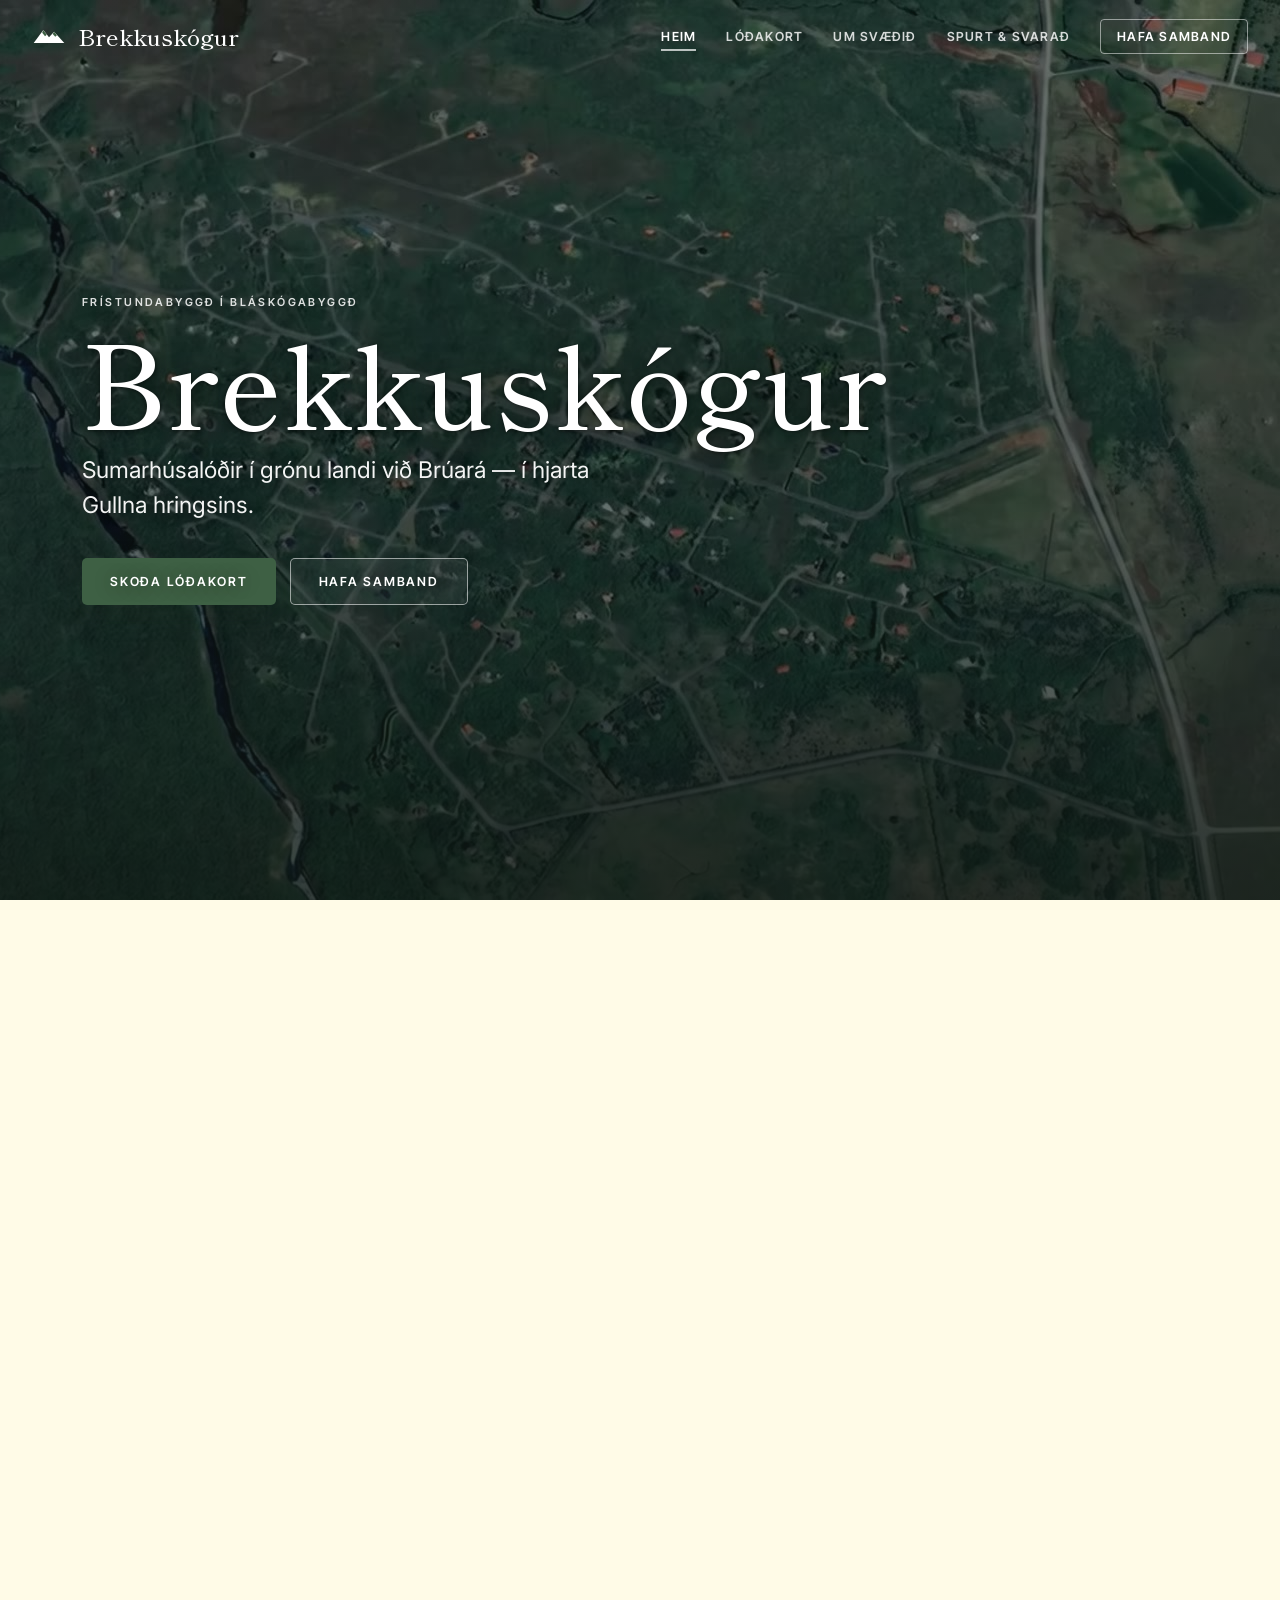
==== index.html @ 6e4e82b0 "Cleaner JH vinnuvélar section: feature layout with image Redesign the jarðvinna block as a clean ima" ====
<!doctype html>
<html lang="is">
<head>
<meta charset="utf-8">
<meta name="viewport" content="width=device-width, initial-scale=1">
<title>Brekkuskógur — Frístundabyggð í Bláskógabyggð</title>
<meta name="description" content="Brekkuskógur er frístundabyggð í Brekkuskógi í Bláskógabyggð — sumarhúsalóðir í grónu landi við Brúará, í hjarta Gullna hringsins. Skoðaðu lausar lóðir á gagnvirku korti.">
<link rel="preconnect" href="https://fonts.googleapis.com">
<link rel="preconnect" href="https://fonts.gstatic.com" crossorigin>
<link href="https://fonts.googleapis.com/css2?family=Shippori+Mincho:wght@400;500;600;700&family=Inter:wght@400;500;600&family=Inter+Tight:wght@500;600;700&display=swap" rel="stylesheet">
<link rel="stylesheet" href="styles.css?v=17">
</head>
<body class="scrollable site">

<!-- Header -->
<header class="topbar site-header" id="topbar">
  <a class="brand-inline" href="index.html">
    <svg class="mark" viewBox="0 0 120 70" fill="none" aria-hidden="true">
      <path d="M6 60 L40 14 L60 40 L78 20 L114 60 Z" fill="#fff"/>
      <path d="M40 14 L52 31 L46 36 L36 24 Z" fill="#3E6044"/>
      <path d="M78 20 L88 33 L82 38 L73 28 Z" fill="#3E6044"/>
    </svg>
    <span class="word">Brekkuskógur</span>
  </a>
  <nav class="nav-inline">
    <a href="index.html" class="active">Heim</a>
    <a href="kort.html">Lóðakort</a>
    <a href="um-svaedid.html">Um svæðið</a>
    <a href="spurt-og-svarad.html">Spurt &amp; svarað</a>
    <a href="#hafa-samband" class="nav-cta">Hafa samband</a>
  </nav>
  <button class="menu-btn nav-burger" id="menuOpen"><span class="bars"><span></span><span></span></span> Valmynd</button>
</header>

<!-- Hero -->
<section class="hero" style="--hero:url('assets/aerial1.jpg')">
  <video class="hero-video" autoplay muted playsinline preload="auto" poster="assets/hero_poster.jpg">
    <source src="assets/hero_video.mp4" type="video/mp4">
  </video>
  <div class="hero-inner reveal">
    <div class="eyebrow light">Frístundabyggð í Bláskógabyggð</div>
    <h1>Brekkuskógur</h1>
    <p class="hero-sub">Sumarhúsalóðir í grónu landi við Brúará — í hjarta Gullna hringsins.</p>
    <div class="hero-cta">
      <a class="btn btn-primary" href="kort.html">Skoða lóðakort</a>
      <a class="btn btn-ghost" href="#hafa-samband">Hafa samband</a>
    </div>
  </div>
</section>

<!-- Intro -->
<section class="section section-cream intro2" id="intro">
  <div class="wrap intro2-grid reveal">

    <!-- Framed landscape aerial: gallery mat + hairline + caption plate -->
    <figure class="intro2-figure">
      <span class="intro2-coord" aria-hidden="true">Suðurland · Ísland</span>
      <div class="intro2-mat">
        <img src="assets/aerial2.jpg" alt="Loftmynd af Brekkuskógi — frístundabyggð við ána Brúará" loading="lazy" decoding="async" width="2000" height="1116">
      </div>
      <figcaption class="intro2-plate">
        <span class="intro2-plate-loc">Bláskógabyggð · Biskupstungur</span>
        <span class="intro2-plate-meta">Landmæld lóðamörk</span>
      </figcaption>
    </figure>

    <!-- Editorial content -->
    <div class="intro2-text">
      <div class="eyebrow">Um Brekkuskóg</div>
      <h2 class="intro2-h">Lóðir í einstöku umhverfi</h2>
      <span class="intro2-rule" aria-hidden="true"></span>

      <p class="intro2-lead"><span class="intro2-initial" aria-hidden="true">B</span>rekkuskógur er frístundabyggð í <strong>Bláskógabyggð</strong> (Biskupstungum), umvafin skógrækt og náttúru við ána Brúará. Hér eru rúmgóðar sumarhúsalóðir í grónu, skjólsælu landi.</p>
      <p class="intro2-p">Stutt er í helstu náttúruperlur Suðurlands og alla þjónustu, enda liggur Gullni hringurinn við túnfótinn. Lóðamörkin eru afmörkuð með landmældum hnitum og hægt er að skoða hverja lóð á gagnvirku gervihnattakorti.</p>

      <ul class="intro2-tags" aria-label="Í nágrenninu">
        <li>Brúará</li>
        <li>Geysir</li>
        <li>Gullfoss</li>
        <li class="intro2-tag-soft">~100 km frá Reykjavík</li>
      </ul>
    </div>

  </div>
</section>

<!-- Stats -->
<section class="section section-green" id="stats">
  <div class="wrap">
    <div class="stat2-grid reveal">

      <div class="stat2-item" style="--stat2-delay:0ms">
        <span class="stat2-index">01</span>
        <span class="stat2-figure">
          <span class="stat2-num" data-stat-to="23" data-stat-type="int">23</span>
        </span>
        <span class="stat2-rule" aria-hidden="true"></span>
        <span class="stat2-lbl">Lausar lóðir</span>
      </div>

      <div class="stat2-item" style="--stat2-delay:140ms">
        <span class="stat2-index">02</span>
        <span class="stat2-figure">
          <span class="stat2-num" data-stat-to="5000" data-stat-type="area" data-stat-prefix="~">~5.000</span><span class="stat2-unit" aria-hidden="true">m²</span>
        </span>
        <span class="stat2-rule" aria-hidden="true"></span>
        <span class="stat2-lbl">Flestar lóðir · ½ ha</span>
      </div>

      <div class="stat2-item" style="--stat2-delay:280ms">
        <span class="stat2-index">03</span>
        <span class="stat2-figure">
          <span class="stat2-num" data-stat-to="28" data-stat-type="int">28</span>
        </span>
        <span class="stat2-rule" aria-hidden="true"></span>
        <span class="stat2-lbl">Ráðstafaðar lóðir</span>
      </div>

    </div>

    <div class="keyfeat reveal">
      <article class="kf"><h3>Rúmgóðar lóðir</h3><p>Flestar ½ ha (~5.000 m²) · leigulóðir til 25 ára, opið fyrir sölu.</p></article>
      <article class="kf"><h3>Lokað svæði</h3><p>Aksturshlið — aðgangur eigenda og leigutaka.</p></article>
      <article class="kf"><h3>Klæddir vegir</h3><p>Allir stofnvegir klæddir olíumöl.</p></article>
      <article class="kf"><h3>Fullar veitur</h3><p>Rafmagn, heitt og kalt vatn um allt hverfið.</p></article>
      <article class="kf"><h3>Náttúra</h3><p>Stutt í Brúarárfoss, Brúarárskörð o.fl.</p></article>
    </div>
  </div>
</section>

<!-- Map feature -->
<section class="section section-cream">
  <div class="wrap feature reveal">
    <div class="feature-media">
      <img src="assets/kindur.jpg" alt="Íslensk hross á beit í grónum dal nærri Brekkuskógi" loading="lazy" decoding="async" width="1920" height="1280">
    </div>
    <div class="feature-body">
      <div class="eyebrow">Lóðakort</div>
      <h2>Skoðaðu lausar lóðir á korti</h2>
      <p>Gagnvirkt þrívítt gervihnattakort sýnir allar lóðir á réttum, landmældum stað. Litir tákna stöðu hverrar lóðar. <a class="inline-link" href="kort.html">Opnaðu lóðakortið</a> til að sjá stærð, stöðu og fasteignanúmer.</p>
      <ul class="dot-list">
        <li><span class="dot" style="background:var(--til_solu)"></span> Laus</li>
        <li><span class="dot" style="background:var(--seld)"></span> Ráðstafað</li>
        <li><span class="dot" style="background:var(--sidari)"></span> Síðari áfangi</li>
      </ul>
      <a class="btn btn-primary" href="kort.html">Opna lóðakort</a>
    </div>
  </div>
</section>

<!-- Lot -> house showcase -->
<section class="section section-green" id="moguleikar">
  <div class="wrap reveal">
    <div class="video-showcase">
      <video autoplay loop muted playsinline preload="auto" poster="assets/moguleikar_poster.jpg">
        <source src="assets/moguleikar.mp4" type="video/mp4">
      </video>
    </div>
    <div class="section-head center" style="margin-top:40px">
      <div class="eyebrow light">Brekkuskógur í mynd</div>
      <h2>Sjáðu fyrir þér möguleikana</h2>
    </div>
  </div>
</section>

<!-- Location / attractions -->
<section class="section section-cream2" id="svaedi">
  <div class="wrap reveal">
    <div class="section-head center">
      <div class="eyebrow">Staðsetning</div>
      <h2>Í alfaraleið um Suðurland</h2>
      <p class="section-lead">Brekkuskógur liggur miðsvæðis á Gullna hringnum. Stutt er í náttúruperlur, sundlaugar, golf og alla þjónustu.</p>
    </div>
  </div>
  <div class="wrap reveal">
    <div class="places-grid">
        <article class="place-card">
          <div class="pc-photo pc-video">
            <video autoplay loop muted playsinline preload="auto" poster="assets/nagrenni/bruarfoss_poster.jpg">
              <source src="assets/nagrenni/bruarfoss.mp4" type="video/mp4">
            </video>
          </div>
          <div class="pc-body"><div class="pc-km">~3 km frá Brekkuskógi</div><h3>Brúarfoss</h3>
          <p>Túrkisblár foss í Brúará, þekktur fyrir einstakan lit. Falleg gönguleið rétt við byggðina.</p></div>
        </article>
        <article class="place-card">
          <div class="pc-photo pc-video">
            <video autoplay loop muted playsinline preload="auto" poster="assets/nagrenni/geysir_poster.jpg">
              <source src="assets/nagrenni/geysir.mp4" type="video/mp4">
            </video>
          </div>
          <div class="pc-body"><div class="pc-km">~15 km frá Brekkuskógi</div><h3>Geysir</h3>
          <p>Hverasvæðið í Haukadal þar sem Strokkur gýs á nokkurra mínútna fresti.</p></div>
        </article>
        <article class="place-card">
          <div class="pc-photo pc-video">
            <video autoplay loop muted playsinline preload="auto" poster="assets/nagrenni/laugarvatn_poster.jpg">
              <source src="assets/nagrenni/laugarvatn.mp4" type="video/mp4">
            </video>
          </div>
          <div class="pc-body"><div class="pc-km">~20 km frá Brekkuskógi</div><h3>Laugarvatn</h3>
          <p>Vatn og þorp með gufuböðum (Fontana), sundi og þjónustu.</p></div>
        </article>
        <article class="place-card">
          <div class="pc-photo pc-video">
            <video autoplay loop muted playsinline preload="auto" poster="assets/nagrenni/gullfoss_poster.jpg">
              <source src="assets/nagrenni/gullfoss.mp4" type="video/mp4">
            </video>
          </div>
          <div class="pc-body"><div class="pc-km">~25 km frá Brekkuskógi</div><h3>Gullfoss</h3>
          <p>Einn tilkomumesti foss landsins í Hvítá.</p></div>
        </article>
    </div>
    <p class="fineprint center">Vegalengdir eru u.þ.b. og miðast við akstur frá svæðinu. Myndir: Wikimedia Commons (CC&nbsp;BY/BY-SA).</p>
  </div>
</section>

<!-- Contact form -->
<section class="cta-band cta-light" id="hafa-samband">
  <div class="wrap cta-inner reveal">
    <div class="eyebrow">Hafa samband</div>
    <h2>Áhugasöm um lóð í Brekkuskógi?</h2>
    <p>Fylltu út formið og við svörum fyrirspurnum um lausar lóðir, verð og skilmála.</p>
    <form class="contact-form" id="contactForm" data-to="netfang@brekkuheidi.is">
      <div class="cf-row">
        <label>Nafn<input type="text" name="nafn" autocomplete="name" required></label>
        <label>Netfang<input type="email" name="netfang" autocomplete="email" required></label>
      </div>
      <div class="cf-row">
        <label>Sími<input type="tel" name="simi" autocomplete="tel"></label>
        <label>Lóð / áhugasvið<input type="text" name="lod" placeholder="t.d. Reykjavegur 12"></label>
      </div>
      <label>Skilaboð<textarea name="skilabod" rows="5" required></textarea></label>
      <button type="submit" class="btn btn-primary">Senda fyrirspurn</button>
      <p class="cf-note" id="cfNote"></p>
    </form>
  </div>
</section>

<!-- Footer -->
<footer class="site-footer">
  <div class="wrap footer-grid">
    <div class="footer-brand">
      <span class="word">Brekkuskógur</span>
      <span class="sub">FRÍSTUNDABYGGÐ</span>
      <p>Frístundabyggð í Brekkuskógi,<br>Bláskógabyggð (Biskupstungum).</p>
    </div>
    <nav class="footer-nav">
      <div class="fn-h">Vefur</div>
      <a href="index.html">Heim</a>
      <a href="kort.html">Lóðakort</a>
      <a href="um-svaedid.html">Um svæðið</a>
      <a href="spurt-og-svarad.html">Spurt &amp; svarað</a>
      <a href="#hafa-samband">Hafa samband</a>
    </nav>
    <div class="footer-contact">
      <div class="fn-h">Hafa samband</div>
      <a href="mailto:netfang@brekkuheidi.is">netfang@brekkuheidi.is</a>
      <a href="tel:+3540000000">000 0000</a>
      <span class="muted">Brekkuskógur, Bláskógabyggð</span>
    </div>
  </div>
  <div class="footer-base wrap">
    <span>© <span class="js-year">2026</span> Brekkuskógur frístundabyggð</span>
    <span class="muted">Gögn: Skipulagsstofnun / Loftmyndir · Esri</span>
  </div>
</footer>

<!-- Mobile side menu -->
<div class="scrim" id="scrim"></div>
<nav class="side-menu" id="menu">
  <div class="mhead">
    <span class="word">Brekkuskógur</span>
    <button class="mclose" id="menuClose" aria-label="Loka">✕</button>
  </div>
  <nav>
    <a href="index.html">Heim</a>
    <a href="kort.html">Lóðakort</a>
    <a href="um-svaedid.html">Um svæðið</a>
    <a href="spurt-og-svarad.html">Spurt &amp; svarað</a>
    <a href="#hafa-samband">Hafa samband</a>
  </nav>
  <div class="mfoot">Brekkuskógur · Frístundabyggð<br>Bláskógabyggð</div>
</nav>

<script src="site.js?v=17"></script>
</body>
</html>
---- styles.css ----
/* ===== Brekkuskógur – lóðavefur (klónn af Vesturhlíð kort) ===== */
:root{
  --green:#3E6044;
  --green-deep:#33503a;
  --green-darker:#2b4431;
  --cream:#FFFBE7;
  --cream2:#FFFAF0;
  --cream3:#F4EEE2;
  --ink:#2a2a2a;
  --line:rgba(42,42,42,.14);

  --til_solu:#7FFF00;
  --fratekin:#0fe3ff;
  --seld:#FF383C;
  --sidari:#B6B6B6;

  --serif:"Shippori Mincho", Georgia, "Times New Roman", serif;
  --sans:"Inter","Inter Tight",-apple-system,BlinkMacSystemFont,"Segoe UI",Helvetica,Arial,sans-serif;
  --eyebrow:"Inter Tight","Inter",sans-serif;

  --topbar-h:64px;
}

*,*::before,*::after{box-sizing:border-box}
html,body{margin:0;height:100%}
body{
  font-family:var(--sans);
  color:var(--ink);
  background:var(--green);
  -webkit-font-smoothing:antialiased;
  text-rendering:optimizeLegibility;
  overflow:hidden;
}
body.scrollable{overflow:auto}
a{color:inherit;text-decoration:none}
button{font-family:inherit;cursor:pointer;border:0;background:none;color:inherit}

/* ---------- Top bar ---------- */
.topbar{
  position:fixed;inset:0 0 auto 0;height:var(--topbar-h);z-index:60;
  display:flex;align-items:center;justify-content:space-between;
  padding:0 26px;
  color:#fff;
  background:linear-gradient(180deg, rgba(20,34,24,.55), rgba(20,34,24,0));
  pointer-events:none;
}
.topbar > *{pointer-events:auto}
.menu-btn,.contact-link{
  font-family:var(--eyebrow);
  font-size:12.5px;letter-spacing:.16em;font-weight:500;
  text-transform:uppercase;
  display:flex;align-items:center;gap:11px;
  opacity:.95;transition:opacity .2s;
}
.menu-btn:hover,.contact-link:hover{opacity:.7}
.menu-btn .bars{display:inline-flex;flex-direction:column;gap:4px}
.menu-btn .bars span{width:22px;height:1.5px;background:#fff;display:block}

.brand{
  position:absolute;left:50%;top:10px;transform:translateX(-50%);
  display:flex;flex-direction:column;align-items:center;color:#fff;
}
.brand .mark{width:46px;height:auto;margin-bottom:2px}
.brand .word{font-family:var(--serif);font-size:26px;font-weight:500;line-height:1;letter-spacing:.01em}
.brand .sub{font-family:var(--eyebrow);font-size:8.5px;letter-spacing:.34em;font-weight:500;margin-top:4px;opacity:.92}

/* ---------- Map ---------- */
.map-viewport{
  position:fixed;inset:0;z-index:1;
  overflow:hidden;
  background:#26331f;
  perspective:1700px;
  perspective-origin:50% 32%;
  cursor:grab;
}
.map-viewport.dragging{cursor:grabbing}
.map-viewport canvas{display:block;outline:none}
.maplibregl-ctrl-attrib{font-size:10px}
.align-readout{
  position:fixed;left:50%;top:78px;transform:translateX(-50%);z-index:62;display:none;
  background:rgba(20,30,20,.86);color:#fff;padding:10px 16px;border-radius:8px;
  font-family:var(--sans);font-size:12px;line-height:1.7;text-align:center;
  box-shadow:0 8px 24px rgba(0,0,0,.4);
}
.align-readout.on{display:block}
.align-readout b{font-family:var(--eyebrow);letter-spacing:.12em;color:var(--til_solu)}
.street-label3d{
  font-family:var(--eyebrow);
  color:#fff;font-weight:600;font-size:13px;letter-spacing:.14em;
  text-transform:uppercase;white-space:nowrap;
  text-shadow:0 1px 5px rgba(0,0,0,.8), 0 0 2px rgba(0,0,0,.6);
  pointer-events:none;user-select:none;
}

/* ---------- Map controls (bottom-left) ---------- */
.map-controls{
  position:fixed;left:20px;bottom:26px;z-index:55;
  display:flex;flex-direction:column;gap:12px;
}
.ctl-group{display:flex;flex-direction:column;background:var(--cream);border-radius:7px;overflow:hidden;box-shadow:0 6px 22px rgba(0,0,0,.28)}
.ctl{
  width:40px;height:40px;display:flex;align-items:center;justify-content:center;
  color:var(--green-deep);
}
.ctl + .ctl{border-top:1px solid var(--line)}
.ctl:hover{background:var(--cream3)}
.ctl svg{width:18px;height:18px}

/* Street-name labels (HTML markers on the map) */
.street-label{font-family:var(--eyebrow);font-size:12px;font-weight:600;letter-spacing:.14em;
  text-transform:uppercase;color:#fff;white-space:nowrap;pointer-events:none;user-select:none;
  text-shadow:0 1px 2px rgba(8,14,8,.95),0 0 7px rgba(8,14,8,.85);transition:opacity .5s ease}
@media (max-width:768px){.street-label{font-size:10.5px;letter-spacing:.1em}}

/* ---------- Legend toggle (bottom-center) ---------- */
.legend-toggle{
  position:fixed;left:50%;bottom:26px;transform:translateX(-50%);z-index:55;
  display:flex;align-items:stretch;background:var(--cream);
  border-radius:8px;overflow:hidden;box-shadow:0 8px 26px rgba(0,0,0,.3);
}
.legend-toggle .i{
  width:44px;display:flex;align-items:center;justify-content:center;
  font-family:var(--serif);font-style:italic;font-size:19px;color:var(--green);
  border-right:1px solid var(--line);
}
.legend-toggle .lt-label{
  display:flex;align-items:center;gap:34px;padding:0 18px;height:50px;
  font-family:var(--eyebrow);font-size:12px;letter-spacing:.16em;font-weight:600;
  text-transform:uppercase;color:var(--green-deep);
}
.legend-toggle .chev{transition:transform .25s;font-size:13px;opacity:.8}
.legend-toggle.open .chev{transform:rotate(90deg)}

/* ---------- Bottom-right dock (compass + always-open legend) ---------- */
.br-dock{
  position:fixed;right:22px;bottom:24px;z-index:55;
  display:flex;flex-direction:column;align-items:flex-end;gap:12px;
}
/* ---------- Legend / litamerkingar panel (always open) ---------- */
.legend-panel{
  width:216px;max-width:calc(100vw - 36px);
  background:var(--cream);border-radius:12px;padding:13px 16px 9px;
  box-shadow:0 16px 44px rgba(0,0,0,.34);
}
.legend-panel h3{
  font-family:var(--eyebrow);font-size:10px;letter-spacing:.2em;text-transform:uppercase;
  margin:0 0 8px;color:var(--green-deep);font-weight:600;
}
.legend-row{
  display:flex;align-items:center;gap:11px;padding:7px 0;cursor:pointer;
  border-top:1px solid var(--line);user-select:none;
}
.legend-row:first-of-type{border-top:0}
.legend-row .sw{width:16px;height:16px;border-radius:4px;flex:none;box-shadow:inset 0 0 0 1px rgba(0,0,0,.18)}
.legend-row .nm{font-family:var(--serif);font-size:15px;flex:1}
.legend-row .ct{font-family:var(--sans);font-size:12px;opacity:.55;font-variant-numeric:tabular-nums}
.legend-row.off{opacity:.4}
.legend-note{font-size:11px;opacity:.5;margin-top:12px;line-height:1.5}

/* ---------- Info drawer ---------- */
.info-drawer{
  position:fixed;top:0;right:0;height:100%;width:380px;max-width:92vw;z-index:70;
  background:var(--cream);
  transform:translateX(102%);transition:transform .42s cubic-bezier(.4,0,.1,1);
  display:flex;flex-direction:column;box-shadow:-18px 0 50px rgba(0,0,0,.28);
}
.info-drawer.open{transform:translateX(0)}
.info-head{
  height:var(--topbar-h);flex:none;background:var(--green);color:#fff;
  display:flex;align-items:center;justify-content:space-between;padding:0 22px;
}
.info-head .t{font-family:var(--eyebrow);font-size:12px;letter-spacing:.16em;text-transform:uppercase;font-weight:600}
.info-close{width:30px;height:30px;display:flex;align-items:center;justify-content:center;font-size:20px;opacity:.9}
.info-close:hover{opacity:.6}
.info-body{padding:24px 24px 30px;overflow:auto}
.info-photo{
  width:100%;aspect-ratio:16/10;border-radius:6px;background:#d9d6c4 center/cover no-repeat;
  margin-bottom:20px;
}
.info-title{font-family:var(--serif);font-size:30px;font-weight:500;margin:0 0 10px;line-height:1.05}
.info-fnr{font-size:13px;opacity:.85;margin:0 0 22px}
.info-desc{font-family:var(--sans);font-size:14px;line-height:1.62;opacity:.82;margin:2px 0 26px}
.info-fnr a{color:var(--green);text-decoration:underline;text-underline-offset:2px}
.spec{display:flex;justify-content:space-between;align-items:center;padding:13px 0;border-top:1px solid var(--line)}
.spec .k{font-family:var(--eyebrow);font-size:11px;letter-spacing:.14em;text-transform:uppercase;opacity:.75}
.spec .v{font-family:var(--serif);font-size:17px}
.spec .v .status-dot{display:inline-block;width:10px;height:10px;border-radius:50%;margin-right:7px;vertical-align:baseline}
.info-cta{
  display:block;width:100%;margin-top:22px;padding:15px;text-align:center;
  background:var(--green);color:#fff;border-radius:4px;
  font-family:var(--eyebrow);font-size:12px;letter-spacing:.16em;text-transform:uppercase;font-weight:600;
  transition:background .2s;
}
.info-cta:hover{background:var(--green-deep)}

/* ---------- Side menu (VALMYND) ---------- */
.scrim{position:fixed;inset:0;background:rgba(20,30,20,.45);z-index:65;opacity:0;pointer-events:none;transition:opacity .3s}
.scrim.open{opacity:1;pointer-events:auto}
.side-menu{
  position:fixed;top:0;left:0;height:100%;width:360px;max-width:88vw;z-index:66;
  background:var(--green);color:#fff;transform:translateX(-102%);
  transition:transform .42s cubic-bezier(.4,0,.1,1);
  padding:34px 38px;display:flex;flex-direction:column;
}
.side-menu.open{transform:translateX(0)}
.side-menu .mhead{display:flex;justify-content:space-between;align-items:center;margin-bottom:48px}
.side-menu .mhead .word{font-family:var(--serif);font-size:22px}
.side-menu .mclose{font-size:24px;opacity:.85}
.side-menu nav{display:flex;flex-direction:column;gap:6px}
.side-menu nav a{
  font-family:var(--serif);font-size:30px;padding:10px 0;opacity:.92;
  border-bottom:1px solid rgba(255,255,255,.12);transition:opacity .2s,padding-left .2s;
}
.side-menu nav a:hover{opacity:1;padding-left:8px}
.side-menu .mfoot{margin-top:auto;font-family:var(--eyebrow);font-size:11px;letter-spacing:.12em;opacity:.7;line-height:1.7;text-transform:uppercase}

/* ---------- Compass ---------- */
.compass{width:50px;height:50px;
  filter:drop-shadow(0 4px 10px rgba(0,0,0,.4));pointer-events:none}

/* ---------- Edit bar ---------- */
.edit-bar{
  position:fixed;top:var(--topbar-h);left:0;right:0;z-index:58;
  background:#1f2d22;color:#fff;display:none;align-items:center;gap:16px;
  padding:8px 18px;font-family:var(--eyebrow);font-size:11.5px;letter-spacing:.08em;text-transform:uppercase;
}
body.edit .edit-bar{display:flex}
.edit-bar .grow{flex:1}
.edit-bar button{background:var(--til_solu);color:#10300a;padding:8px 14px;border-radius:4px;font-weight:700;letter-spacing:.1em}
.edit-bar .hint{opacity:.7;text-transform:none;letter-spacing:.02em;font-family:var(--sans);font-size:12px}

/* ---------- Loading: minimal line ---------- */
.loader{position:fixed;inset:0;z-index:999;background:var(--green);
  display:flex;align-items:center;justify-content:center;flex-direction:column;
  overflow:hidden;transition:opacity .5s}
.loader.hide{opacity:0;pointer-events:none}

.ld-core{display:flex;flex-direction:column;align-items:center}
.ld-peaks{width:50px;height:auto;display:block;margin-bottom:18px}
.ld-word{font-family:var(--serif);font-weight:500;font-size:clamp(30px,8.5vw,42px);line-height:1;
  color:var(--cream);letter-spacing:.012em;margin:0}
.ld-sub{font-family:var(--eyebrow);font-weight:500;font-size:9px;letter-spacing:.34em;
  color:var(--cream);opacity:.68;margin:9px 0 0;padding-left:.34em;text-align:center}

/* thin, clean indeterminate loading line */
.ld-line{position:relative;width:132px;height:1.5px;margin-top:28px;
  background:rgba(255,251,231,.16);border-radius:2px;overflow:hidden}
.ld-line span{position:absolute;top:0;bottom:0;left:0;width:38%;border-radius:2px;
  background:linear-gradient(90deg, transparent, var(--cream) 50%, transparent);
  animation:ld-slide 1.5s cubic-bezier(.65,.05,.36,1) infinite;will-change:transform}
@keyframes ld-slide{0%{transform:translateX(-115%)}100%{transform:translateX(265%)}}

@media (max-width:768px){
  .ld-peaks{width:44px}
  .ld-line{width:112px}
  .ld-sub{font-size:8px;letter-spacing:.26em;padding-left:.26em}
}

@media (prefers-reduced-motion:reduce){
  .ld-line span{animation:none;left:0;width:100%;opacity:.5}
}

@media (max-width:768px){
  .brand .word{font-size:21px}
  /* plot info → bottom sheet; map + selected plot stay visible above it.
     dvh + content sizing + safe-area so the CTA never hides behind the iOS toolbar. */
  .info-drawer{
    top:auto; right:0; left:0; bottom:0;
    width:100%; max-width:none; height:auto;
    max-height:72vh; max-height:72dvh;
    transform:translateY(110%);
    border-radius:20px 20px 0 0;
    box-shadow:0 -16px 46px rgba(0,0,0,.4);
  }
  .info-drawer.open{transform:translateY(0)}
  .info-head{height:auto; min-height:0; padding:16px 18px 12px; border-radius:20px 20px 0 0; position:relative}
  .info-head::before{content:""; position:absolute; top:7px; left:50%; transform:translateX(-50%);
    width:42px; height:4px; border-radius:2px; background:rgba(255,255,255,.5)}
  .info-body{flex:1 1 auto; min-height:0; overflow-y:auto; -webkit-overflow-scrolling:touch;
    padding:14px 20px calc(18px + env(safe-area-inset-bottom))}
  .info-title{font-size:22px; margin:0 0 5px}
  .info-desc{font-size:13px; line-height:1.5; margin:0 0 12px}
  .spec{padding:10px 0}
  .spec .k{font-size:10.5px}
  .spec .v{font-size:16px}
  .info-cta{margin-top:16px; padding:14px}
  .legend-toggle .lt-label{gap:18px}
}

/* ===== Contact page ===== */
.page{min-height:100%;background:var(--green);color:#fff}
.page .topbar{position:sticky;background:var(--green)}
.page-inner{max-width:1100px;margin:0 auto;padding:120px 28px 80px}
.page h1{font-family:var(--serif);font-size:clamp(40px,7vw,76px);font-weight:500;margin:0 0 8px;line-height:1}
.page .lead{font-size:18px;opacity:.85;max-width:560px;line-height:1.6;margin:0 0 56px}
.contact-grid{display:grid;grid-template-columns:1fr 1fr;gap:56px}
@media(max-width:760px){.contact-grid{grid-template-columns:1fr;gap:36px}}
.contact-card .eyebrow{font-family:var(--eyebrow);font-size:11px;letter-spacing:.2em;text-transform:uppercase;opacity:.7;margin-bottom:18px}
.contact-card .row{padding:16px 0;border-top:1px solid rgba(255,255,255,.16)}
.contact-card .row .lbl{font-family:var(--eyebrow);font-size:11px;letter-spacing:.14em;text-transform:uppercase;opacity:.6;margin-bottom:5px}
.contact-card .row .val{font-family:var(--serif);font-size:22px}
.contact-card .row .val a{text-decoration:underline;text-underline-offset:3px}
.contact-photo{width:100%;border-radius:10px;display:block;box-shadow:0 16px 40px rgba(0,0,0,.3)}
.back-link{display:inline-flex;align-items:center;gap:10px;margin-top:60px;font-family:var(--eyebrow);
  font-size:12px;letter-spacing:.14em;text-transform:uppercase;opacity:.85}
.back-link:hover{opacity:.6}

/* =====================================================================
   CONTENT PAGES (Home, Um svæðið, Spurt & svarað, Hafa samband)
   ===================================================================== */
body.site{background:var(--cream);overflow-x:hidden}

.wrap{max-width:1180px;margin:0 auto;padding:0 32px}
.wrap.narrow{max-width:820px}
.eyebrow{font-family:var(--eyebrow);font-size:11px;letter-spacing:.22em;text-transform:uppercase;font-weight:600;color:var(--green);margin-bottom:16px}
.eyebrow.light{color:rgba(255,255,255,.85)}
.section{padding:96px 0}
.section-cream{background:var(--cream)}
.section-cream2{background:var(--cream3)}
.section-green{background:var(--green);color:#fff}
h1,h2,h3{font-family:var(--serif);font-weight:500;letter-spacing:.005em}
.section h2{font-size:clamp(28px,4vw,44px);line-height:1.08;margin:0 0 18px}
.section-lead{font-size:18px;line-height:1.62;opacity:.78;max-width:620px;margin:0 auto}

/* reveal-on-scroll */
.reveal{opacity:0;transform:translateY(22px);transition:opacity .8s cubic-bezier(.22,.61,.36,1),transform .8s cubic-bezier(.22,.61,.36,1)}
.reveal.in{opacity:1;transform:none}
@media (prefers-reduced-motion:reduce){.reveal{opacity:1;transform:none;transition:none}}

/* ---------- Content-page header ---------- */
.site-header{
  height:72px;padding:0 32px;background:transparent;pointer-events:none;
  transition:background .35s ease, box-shadow .35s ease, height .35s ease;
}
.site-header > *{pointer-events:auto}
.site-header.scrolled,.site-header.solid{background:var(--green);box-shadow:0 6px 26px rgba(0,0,0,.22)}
.site-header.scrolled{height:62px}
.brand-inline{display:flex;align-items:center;gap:12px;color:#fff}
.brand-inline .mark{width:34px;height:auto}
.brand-inline .word{font-family:var(--serif);font-size:23px;font-weight:500;line-height:1}
.nav-inline{display:flex;align-items:center;gap:30px}
.nav-inline a{
  font-family:var(--eyebrow);font-size:12.5px;letter-spacing:.1em;text-transform:uppercase;
  font-weight:600;color:#fff;opacity:.82;transition:opacity .2s;
}
.nav-inline a:hover,.nav-inline a.active{opacity:1}
.nav-inline a.active{position:relative}
.nav-inline a.active::after{content:"";position:absolute;left:0;right:0;bottom:-7px;height:1.5px;background:rgba(255,255,255,.7)}
.nav-inline a.nav-cta{
  border:1px solid rgba(255,255,255,.5);border-radius:4px;padding:9px 16px;opacity:1;
}
.nav-inline a.nav-cta:hover{background:#fff;color:var(--green)}
.nav-burger{display:none;color:#fff}

/* ---------- Buttons ---------- */
.btn{
  display:inline-flex;align-items:center;justify-content:center;gap:9px;
  font-family:var(--eyebrow);font-size:12.5px;letter-spacing:.14em;text-transform:uppercase;font-weight:600;
  padding:15px 28px;border-radius:5px;transition:transform .15s ease,background .2s ease,color .2s ease,box-shadow .2s ease;
  cursor:pointer;white-space:nowrap;
}
.btn:hover{transform:translateY(-2px)}
.btn-primary{background:var(--green);color:#fff;box-shadow:0 10px 26px rgba(20,40,24,.28)}
.btn-primary:hover{background:var(--green-deep)}
.btn-ghost{background:rgba(255,255,255,.06);color:#fff;border:1px solid rgba(255,255,255,.55)}
.btn-ghost:hover{background:#fff;color:var(--green)}
.btn-light{background:var(--cream);color:var(--green);margin-top:14px}
.btn-light:hover{background:#fff}

/* ---------- Hero ---------- */
.hero{
  position:relative;min-height:100svh;display:flex;align-items:center;
  background:var(--hero) center/cover no-repeat;color:#fff;
}
.hero-video{position:absolute;inset:0;width:100%;height:100%;object-fit:cover;z-index:0}
.hero::after{content:"";position:absolute;inset:0;z-index:1;
  background:linear-gradient(180deg,rgba(14,22,16,.5) 0%,rgba(14,22,16,.58) 50%,rgba(14,22,16,.82) 100%)}
.hero-inner{position:relative;z-index:2;max-width:1180px;width:100%;margin:0 auto;padding:0 32px;
  text-shadow:0 1px 18px rgba(0,0,0,.45)}
.hero h1{font-size:clamp(52px,9vw,118px);line-height:.96;margin:0 0 18px;
  text-shadow:0 2px 30px rgba(0,0,0,.55),0 1px 4px rgba(0,0,0,.5)}
.hero-sub{font-size:clamp(17px,2.3vw,23px);line-height:1.5;max-width:540px;opacity:.95;margin:0 0 36px}
.hero-cta{display:flex;gap:14px;flex-wrap:wrap}

/* ---------- Page hero (inner pages) ---------- */
.page-hero{
  position:relative;min-height:62vh;display:flex;align-items:flex-end;
  background:var(--hero) center/cover no-repeat;color:#fff;padding:0 0 56px;
}
.page-hero.short{min-height:48vh}
.page-hero::after{content:"";position:absolute;inset:0;
  background:linear-gradient(180deg,rgba(16,26,18,.5) 0%,rgba(16,26,18,.42) 45%,rgba(16,26,18,.8) 100%)}
.page-hero .wrap{position:relative;z-index:2;text-shadow:0 1px 16px rgba(0,0,0,.45)}
.page-hero h1{font-size:clamp(38px,6.4vw,76px);line-height:1;margin:0 0 14px;text-shadow:0 2px 26px rgba(0,0,0,.55),0 1px 4px rgba(0,0,0,.5)}
.page-hero-sub{font-size:clamp(16px,2.1vw,21px);line-height:1.5;max-width:560px;opacity:.94;margin:0}

/* ---------- Intro grid ---------- */
.intro-grid{display:grid;grid-template-columns:.85fr 1.15fr;gap:48px;align-items:start}
.intro-grid h2{margin:0}
.intro-text p{font-size:18px;line-height:1.7;opacity:.82;margin:0 0 18px}
.intro-text p:last-child{margin-bottom:0}

/* ---------- Stats ---------- */
.stats{display:grid;grid-template-columns:repeat(3,1fr);gap:24px;text-align:center}
.stat{padding:18px 12px;border-left:1px solid rgba(255,255,255,.16)}
.stat:first-child{border-left:0}
.stat .num{font-family:var(--serif);font-size:clamp(38px,5vw,56px);line-height:1;margin-bottom:12px}
.stat .lbl{font-family:var(--eyebrow);font-size:12px;letter-spacing:.16em;text-transform:uppercase;opacity:.82}

/* ---------- Feature (image + text) ---------- */
.feature{display:grid;grid-template-columns:1.05fr .95fr;gap:56px;align-items:center}
.feature.reverse .feature-media{order:2}
.feature-media img{width:100%;height:100%;border-radius:12px;display:block;object-fit:cover;
  box-shadow:0 22px 54px rgba(20,40,24,.22);aspect-ratio:16/11}
.feature-media .fm-video{display:block;border-radius:12px;overflow:hidden;box-shadow:0 22px 54px rgba(20,40,24,.22)}
.feature-media .fm-video video{width:100%;display:block;object-fit:cover;aspect-ratio:16/11}
.feature-media .plan-img{aspect-ratio:auto;width:auto;max-width:100%;height:auto;max-height:640px;
  object-fit:contain;margin:0 auto;background:#fff;padding:8px;border:1px solid var(--line);border-radius:8px}
.feature-body h2{margin:0 0 16px}
.feature-body p{font-size:18px;line-height:1.7;opacity:.82;margin:0 0 22px}
.dot-list{list-style:none;padding:0;margin:0 0 26px;display:flex;flex-wrap:wrap;gap:8px 22px}
.dot-list li{font-family:var(--eyebrow);font-size:13px;letter-spacing:.08em;text-transform:uppercase;display:flex;align-items:center;gap:9px}
.dot-list .dot,.ldot{width:13px;height:13px;border-radius:50%;display:inline-block;box-shadow:inset 0 0 0 1px rgba(0,0,0,.18)}
.ldot{vertical-align:-1px;margin-right:3px}
.check-list{list-style:none;padding:0;margin:0 0 26px}
.check-list li{position:relative;padding:0 0 14px 30px;font-size:16.5px;line-height:1.55;opacity:.85}
.check-list li::before{content:"";position:absolute;left:0;top:6px;width:16px;height:16px;border-radius:50%;
  background:var(--green);box-shadow:inset 0 0 0 3px var(--cream)}

/* ---------- Section head + places ---------- */
.section-head{margin:0 auto 48px;max-width:680px}
.section-head.center{text-align:center}
.places{display:grid;grid-template-columns:repeat(3,1fr);gap:0;border-top:1px solid var(--line);max-width:880px;margin:0 auto}
.place{display:flex;align-items:baseline;gap:14px;padding:18px 8px;border-bottom:1px solid var(--line)}
.place .km{font-family:var(--eyebrow);font-size:12px;letter-spacing:.08em;font-weight:700;color:var(--green);min-width:62px}
.place .pn{font-family:var(--serif);font-size:18px}
.fineprint{font-size:12.5px;opacity:.5;margin-top:22px}
.fineprint.center{text-align:center}

/* ---------- Attractions grid ---------- */
.attr-grid{display:grid;grid-template-columns:repeat(4,1fr);gap:18px}
.attr{background:var(--cream);border:1px solid var(--line);border-radius:12px;padding:24px 22px;transition:transform .2s,box-shadow .2s}
.attr:hover{transform:translateY(-4px);box-shadow:0 16px 36px rgba(20,40,24,.14)}
.attr .km{font-family:var(--eyebrow);font-size:12px;letter-spacing:.1em;font-weight:700;color:var(--green);margin-bottom:10px}
.attr h3{font-size:21px;margin:0 0 7px}
.attr p{font-size:14.5px;line-height:1.5;opacity:.72;margin:0}

/* ---------- Nearby places carousel ---------- */
.carousel{position:relative;width:100vw;margin-left:calc(50% - 50vw);margin-right:calc(50% - 50vw);
  --g:clamp(24px,4vw,80px)}
.carousel-track{
  display:flex;gap:30px;overflow-x:auto;
  padding:4px var(--g);-webkit-overflow-scrolling:touch;scrollbar-width:none;
}
.carousel-track::-webkit-scrollbar{display:none}
.places-grid{display:grid;grid-template-columns:repeat(2,1fr);gap:34px 30px}
@media(max-width:640px){.places-grid{grid-template-columns:1fr;gap:38px}}
.place-card{display:flex;flex-direction:column}

/* ---------- Video showcase (lot → house) ---------- */
.video-showcase{max-width:1040px;margin:0 auto;aspect-ratio:16/9;border-radius:14px;overflow:hidden;
  background:#0c140e;box-shadow:0 34px 80px rgba(0,0,0,.45)}
.video-showcase video{width:100%;height:100%;object-fit:cover;display:block}
@media(max-width:640px){.video-showcase{border-radius:10px}}

/* ---------- Contact form ---------- */
.contact-form{max-width:680px;margin:30px auto 0;text-align:left}
.cf-row{display:grid;grid-template-columns:1fr 1fr;gap:16px}
@media(max-width:600px){.cf-row{grid-template-columns:1fr;gap:0}}
.contact-form label{display:block;margin-bottom:16px;
  font-family:var(--eyebrow);font-size:11px;letter-spacing:.14em;text-transform:uppercase;color:rgba(255,255,255,.78)}
.contact-form input,.contact-form textarea{
  display:block;width:100%;margin-top:8px;padding:13px 15px;
  background:rgba(10,16,11,.5);border:1px solid rgba(255,255,255,.28);border-radius:6px;
  color:#fff;font-family:var(--sans);font-size:15px;letter-spacing:normal;text-transform:none;
  transition:border-color .2s,background .2s;
}
.contact-form input:focus,.contact-form textarea:focus{outline:none;border-color:rgba(255,255,255,.65);background:rgba(10,16,11,.62)}
.contact-form input.cf-prefilled{animation:cfPrefill 2.3s ease forwards}
@keyframes cfPrefill{0%,12%{border-color:rgba(255,251,231,.9);box-shadow:0 0 0 2px rgba(255,251,231,.35),0 0 22px rgba(255,251,231,.28);background:rgba(255,251,231,.14)}100%{box-shadow:0 0 0 0 rgba(255,251,231,0)}}
.contact-form textarea{resize:vertical;min-height:120px}
.contact-form ::placeholder{color:rgba(255,255,255,.42)}
.contact-form .btn{margin-top:6px}
.cf-note{font-family:var(--sans);font-size:13.5px;color:rgba(255,255,255,.85);margin:16px 0 0;min-height:1.1em;text-transform:none;letter-spacing:normal}

/* ===== intro2 — gallery-framed editorial split ===== */
.intro2{overflow:hidden}
.intro2-grid{
  display:grid;
  grid-template-columns:1.04fr .96fr;
  gap:clamp(40px,5vw,76px);
  align-items:center;
}

/* --- framed aerial: gallery mat + hairline + caption plate --- */
.intro2-figure{position:relative;margin:0;min-width:0}
.intro2-mat{
  background:var(--cream2);
  padding:14px;
  border:1px solid var(--line);
  border-radius:3px;
  box-shadow:0 28px 60px -28px rgba(43,68,49,.34);
}
.intro2-mat img{
  display:block;width:100%;height:auto;
  aspect-ratio:16/10;object-fit:cover;
  border-radius:1px;
}
/* vertical micro-label running up the left edge (true region, not invented coords) */
.intro2-coord{
  position:absolute;left:-12px;top:0;
  transform:rotate(180deg);writing-mode:vertical-rl;
  font-family:var(--eyebrow);font-size:10.5px;font-weight:600;
  letter-spacing:.24em;text-transform:uppercase;
  color:var(--green);opacity:.6;
  padding:2px 0;
  pointer-events:none;
}
/* caption plate tucked over the lower-left of the frame */
.intro2-plate{
  position:absolute;left:24px;bottom:24px;
  display:flex;flex-direction:column;gap:3px;
  background:var(--green);color:var(--cream);
  padding:13px 18px;border-radius:2px;
  box-shadow:0 14px 30px -10px rgba(43,68,49,.5);
  max-width:calc(100% - 48px);
}
.intro2-plate-loc{
  font-family:var(--eyebrow);font-size:11px;font-weight:600;
  letter-spacing:.18em;text-transform:uppercase;line-height:1.1;
}
.intro2-plate-meta{
  font-family:var(--serif);font-style:italic;font-size:13px;
  opacity:.82;line-height:1.15;
}

/* --- editorial body --- */
.intro2-text{max-width:520px;min-width:0}
.intro2-h{
  font-family:var(--serif);font-weight:500;
  font-size:clamp(30px,4.2vw,48px);line-height:1.06;
  letter-spacing:.004em;color:var(--ink);margin:0;
}
.intro2-rule{
  display:block;width:54px;height:2px;
  background:var(--green);
  margin:22px 0 26px;opacity:.85;
}
.intro2-lead{
  font-family:var(--sans);
  font-size:18px;line-height:1.72;color:var(--ink);opacity:.86;
  margin:0 0 18px;
}
.intro2-lead strong{font-weight:600;opacity:1;color:var(--green-deep)}
/* oversized serif drop-initial */
.intro2-initial{
  float:left;
  font-family:var(--serif);font-weight:500;
  font-size:70px;line-height:.78;
  color:var(--green);
  margin:6px 14px 0 0;
}
.intro2-p{
  font-family:var(--sans);
  font-size:18px;line-height:1.72;color:var(--ink);opacity:.78;
  margin:0;
}

/* micro location tags with hairline separators */
.intro2-tags{
  list-style:none;margin:30px 0 0;padding:24px 0 0;
  border-top:1px solid var(--line);
  display:flex;flex-wrap:wrap;align-items:center;gap:10px 22px;
}
.intro2-tags li{
  position:relative;
  font-family:var(--eyebrow);font-size:12px;font-weight:600;
  letter-spacing:.14em;text-transform:uppercase;
  color:var(--green-deep);
}
.intro2-tags li + li::before{
  content:"";position:absolute;left:-11px;top:50%;
  width:1px;height:11px;transform:translateY(-50%);
  background:var(--line);
}
.intro2-tag-soft{color:var(--ink);opacity:.5;font-weight:500}

/* --- responsive --- */
@media (max-width:920px){
  .intro2-grid{grid-template-columns:1fr;gap:44px}
  .intro2-text{max-width:640px}
}
@media (max-width:760px){
  .intro2-coord{display:none}
  .intro2-mat{padding:10px}
  .intro2-plate{left:16px;bottom:16px;padding:11px 15px}
  .intro2-rule{margin:18px 0 22px}
  .intro2-lead,.intro2-p{font-size:17px}
  .intro2-initial{font-size:60px;margin:5px 12px 0 0}
  .intro2-tags{gap:9px 18px}
  .intro2-tags li + li::before{left:-9px}
}
@media (max-width:480px){
  .intro2-mat img{aspect-ratio:4/3}
  .intro2-plate{left:12px;bottom:12px}
  .intro2-plate-loc{font-size:10px;letter-spacing:.14em}
}

/* ===== Eiginleikar (development features) ===== */
.feat-grid{display:grid;grid-template-columns:repeat(3,1fr);gap:0 36px;margin-top:6px}
@media(max-width:860px){.feat-grid{grid-template-columns:repeat(2,1fr)}}
@media(max-width:560px){.feat-grid{grid-template-columns:1fr}}
.feat{padding:30px 2px 12px;border-top:1px solid var(--line)}
.feat-ico{display:inline-flex;width:46px;height:46px;align-items:center;justify-content:center;
  border:1px solid var(--line);border-radius:50%;color:var(--green);margin-bottom:18px;background:var(--cream)}
.feat-ico svg{width:22px;height:22px}
.feat h3{font-family:var(--serif);font-weight:500;font-size:21px;margin:0 0 9px;color:var(--ink)}
.feat p{font-family:var(--sans);font-size:15px;line-height:1.62;opacity:.76;margin:0}

/* ============================================================
   stat2 — refined count-up stats band (boutique, calm motion)
   ============================================================ */
.stat2-grid{
  display:grid;
  grid-template-columns:repeat(3,minmax(0,1fr));
  gap:clamp(28px,5vw,72px);
  align-items:start;
}
.stat2-item{
  position:relative;
  display:flex;
  flex-direction:column;
  align-items:flex-start;
  min-width:0;
  opacity:0;
  transform:translateY(16px);
  transition:opacity .9s cubic-bezier(.22,.61,.36,1),
             transform .9s cubic-bezier(.22,.61,.36,1);
  transition-delay:var(--stat2-delay,0ms);
}
.reveal.in .stat2-item{opacity:1;transform:none}

/* small editorial ordinal */
.stat2-index{
  font-family:var(--eyebrow);
  font-size:11px;
  letter-spacing:.28em;
  font-weight:600;
  text-transform:uppercase;
  color:#fff;
  opacity:.42;
  margin-bottom:18px;
  font-variant-numeric:tabular-nums;
}

/* figure lockup: big number + smaller baseline-aligned unit */
.stat2-figure{
  display:flex;
  align-items:baseline;
  gap:.16em;
  line-height:.96;
  min-height:1em;
}
.stat2-num{
  font-family:var(--serif);
  font-size:clamp(40px,5.4vw,60px);
  line-height:.96;
  font-weight:500;
  color:#fff;
  letter-spacing:.01em;
  font-variant-numeric:tabular-nums;
  white-space:nowrap;
}
.stat2-unit{
  font-family:var(--serif);
  font-size:clamp(17px,2vw,22px);
  font-weight:500;
  line-height:1;
  color:var(--cream);
  opacity:.78;
  letter-spacing:.01em;
}

/* the growing hairline accent */
.stat2-rule{
  position:relative;
  height:1px;
  width:100%;
  max-width:172px;
  margin:22px 0 18px;
  background:rgba(255,251,231,.18);
  overflow:hidden;
}
.stat2-rule::after{
  content:"";
  position:absolute;
  left:0;top:0;bottom:0;
  width:100%;
  background:var(--cream);
  transform:scaleX(0);
  transform-origin:left center;
  transition:transform 1.1s cubic-bezier(.22,.61,.36,1);
  transition-delay:var(--stat2-delay,0ms);
}
.reveal.in .stat2-rule::after{transform:scaleX(1)}

.stat2-lbl{
  font-family:var(--eyebrow);
  font-size:12px;
  letter-spacing:.16em;
  font-weight:500;
  text-transform:uppercase;
  color:var(--cream);
  opacity:.82;
  line-height:1.4;
}

@media (prefers-reduced-motion:reduce){
  .stat2-item{opacity:1;transform:none;transition:none}
  .stat2-rule::after{transform:scaleX(1);transition:none}
}

@media (max-width:600px){
  .stat2-grid{grid-template-columns:1fr;gap:0}
  .stat2-item{padding:30px 0;align-items:flex-start}
  .stat2-item + .stat2-item{border-top:1px solid rgba(255,251,231,.14)}
  .stat2-index{margin-bottom:14px}
  .stat2-rule{max-width:140px;margin:18px 0 14px}
}

/* key features merged into the green facts band */
.keyfeat{
  display:grid;grid-template-columns:repeat(5,minmax(0,1fr));gap:34px 30px;
  margin-top:66px;padding-top:46px;border-top:1px solid rgba(255,251,231,.16);
}
.kf h3{font-family:var(--serif);font-weight:500;font-size:18px;color:#fff;margin:0 0 8px;line-height:1.2}
.kf p{font-family:var(--sans);font-size:13.5px;line-height:1.55;color:var(--cream);opacity:.7;margin:0}
@media (max-width:900px){.keyfeat{grid-template-columns:repeat(2,1fr);margin-top:52px;padding-top:38px}}
@media (max-width:520px){.keyfeat{grid-template-columns:1fr;gap:26px}}

/* ---- FAQ page header (solid green, no image) ---- */
.faq-head{padding-top:140px;text-align:center}
.faq-head h1{font-family:var(--serif);font-weight:500;font-size:clamp(38px,6vw,66px);line-height:1.05;margin:0 0 14px;color:var(--ink)}
.faq-head-sub{font-family:var(--sans);font-size:clamp(16px,2vw,20px);line-height:1.55;color:var(--ink);opacity:.66;max-width:560px;margin:0 auto}
@media (max-width:760px){.faq-head{padding-top:120px}}

/* ---- Skipulag video (Um svæðið) ---- */
.plan-video{border-radius:12px;overflow:hidden;box-shadow:0 22px 54px rgba(20,40,24,.22)}
.plan-video video{width:100%;display:block;object-fit:cover;aspect-ratio:16/9}

/* ---- Um svæðið — clean image-free editorial intro ---- */
.um-intro{padding-top:150px}
.um-intro-grid{display:grid;grid-template-columns:1fr 1fr;gap:clamp(40px,5vw,72px);align-items:start}
.um-intro-head{min-width:0}
.um-h1{font-family:var(--serif);font-weight:500;font-size:clamp(38px,5vw,62px);line-height:1.02;margin:0;color:var(--ink);letter-spacing:.002em;text-wrap:balance}
.um-rule{display:block;width:60px;height:2px;background:var(--green);margin-top:28px;opacity:.85}
.um-intro-body{min-width:0;max-width:560px}
.um-lead{font-family:var(--sans);font-size:clamp(19px,2.1vw,23px);line-height:1.5;color:var(--ink);opacity:.9;margin:0 0 32px}
.um-lead strong{font-weight:600;color:var(--green-deep);opacity:1}
/* engaging highlight list — replaces the prose wall */
.um-high{list-style:none;margin:0;padding:0;display:flex;flex-direction:column}
.um-high li{display:flex;flex-direction:column;gap:4px;padding:17px 0;border-top:1px solid var(--line)}
.um-high li:last-child{border-bottom:1px solid var(--line)}
.um-high-k{font-family:var(--serif);font-weight:500;font-size:clamp(18px,2vw,22px);line-height:1.15;color:var(--green-deep)}
.um-high-v{font-family:var(--sans);font-size:14.5px;line-height:1.5;color:var(--ink);opacity:.7}
@media (max-width:900px){.um-intro{padding-top:132px}.um-intro-grid{grid-template-columns:1fr;gap:22px}.um-rule{margin-top:22px}}
@media (max-width:760px){.um-intro{padding-top:116px}}
.um-meta{list-style:none;display:flex;flex-wrap:wrap;align-items:center;gap:9px 18px;margin:32px 0 0;padding:0}
.um-meta li{position:relative;font-family:var(--eyebrow);font-size:11.5px;font-weight:600;letter-spacing:.14em;text-transform:uppercase;color:var(--green-deep);opacity:.85}
.um-meta li + li::before{content:"";position:absolute;left:-9px;top:50%;width:1px;height:10px;transform:translateY(-50%);background:var(--line)}
.pc-photo{aspect-ratio:5/4;border-radius:2px;overflow:hidden;background:#d9d6c4 center/cover no-repeat}
.pc-photo video{width:100%;height:100%;object-fit:cover;display:block}
.pc-body{padding:22px 2px 0}
.pc-km{font-family:var(--eyebrow);font-size:11px;letter-spacing:.15em;text-transform:uppercase;
  color:var(--green);font-weight:700;margin-bottom:12px}
.pc-body h3{font-size:26px;margin:0 0 12px;font-weight:500}
.pc-body p{font-size:15px;line-height:1.64;opacity:.72;margin:0;max-width:40ch}
.carousel-nav{display:flex;align-items:center;gap:22px;margin-top:38px;padding-left:var(--g)}
.carousel-nav button{border:0;background:none;padding:6px 2px;color:var(--green);
  transition:opacity .2s ease,transform .2s ease}
.carousel-nav button svg{width:54px;height:16px;display:block}
.carousel-nav button:hover{opacity:.5}
.carousel-nav .car-prev:hover svg{transform:translateX(-5px)}
.carousel-nav .car-next:hover svg{transform:translateX(5px)}
.carousel-nav .car-sep{opacity:.4;font-size:15px}
@media (max-width:480px){ .carousel-nav{justify-content:center} }

/* ---------- CTA band ---------- */
.cta-band{position:relative;padding:104px 0;background:var(--hero) center/cover fixed no-repeat;color:#fff;text-align:center}
.cta-band::after{content:"";position:absolute;inset:0;background:rgba(26,42,30,.72)}
.cta-inner{position:relative;z-index:2;max-width:720px}
.cta-inner h2{font-size:clamp(30px,4.4vw,48px);margin:0 0 14px}
.cta-inner p{font-size:18px;line-height:1.6;opacity:.9;margin:0 0 30px}
.cta-inner .hero-cta{justify-content:center}

/* inline text link (e.g. inside the map-feature paragraph) */
.inline-link{color:var(--green);text-decoration:underline;text-decoration-thickness:1.5px;text-underline-offset:3px;font-weight:600}
.inline-link:hover{color:var(--green-deep)}

/* light (cream) variant of the contact band */
.cta-band.cta-light{background:var(--cream);color:var(--ink)}
.cta-band.cta-light::after{display:none}
.cta-light .cta-inner h2{color:var(--ink)}
.cta-light .cta-inner p{color:var(--ink);opacity:.66}
.cta-light .contact-form label{color:var(--green-deep)}
.cta-light .contact-form input,.cta-light .contact-form textarea{
  background:#fff;border-color:var(--line);color:var(--ink)}
.cta-light .contact-form input:focus,.cta-light .contact-form textarea:focus{
  border-color:var(--green);background:#fff;box-shadow:0 0 0 3px rgba(62,96,68,.1)}
.cta-light .contact-form ::placeholder{color:rgba(42,42,42,.4)}
.cta-light .cf-note{color:var(--green-deep)}
.cta-light .contact-form input.cf-prefilled{animation:cfPrefillLight 2.3s ease forwards}
@keyframes cfPrefillLight{0%,12%{border-color:var(--green);box-shadow:0 0 0 2px rgba(62,96,68,.32),0 0 18px rgba(62,96,68,.18);background:#f2f7f0}100%{box-shadow:0 0 0 0 rgba(62,96,68,0)}}

/* ---------- FAQ ---------- */
.faq{border-top:1px solid var(--line)}
.faq-item{border-bottom:1px solid var(--line)}
.faq-q{width:100%;display:flex;align-items:center;justify-content:space-between;gap:18px;
  text-align:left;padding:24px 4px;font-family:var(--serif);font-size:clamp(18px,2.4vw,22px);color:var(--ink)}
.faq-ico{position:relative;flex:none;width:18px;height:18px}
.faq-ico::before,.faq-ico::after{content:"";position:absolute;background:var(--green);transition:transform .3s}
.faq-ico::before{left:0;top:8px;width:18px;height:2px}
.faq-ico::after{left:8px;top:0;width:2px;height:18px}
.faq-item.open .faq-ico::after{transform:scaleY(0)}
.faq-a{max-height:0;overflow:hidden;transition:max-height .4s ease}
.faq-item.open .faq-a{max-height:340px}
.faq-a p{font-size:16.5px;line-height:1.65;opacity:.82;margin:0;padding:0 4px 26px}
.faq-a a{color:var(--green);text-decoration:underline;text-underline-offset:2px}

/* ---------- Contact page ---------- */
.contact-top{padding-top:150px}
.contact-h1{font-size:clamp(34px,5.6vw,62px);line-height:1.04;margin:0 0 14px}
.contact-top .lead{font-size:18px;opacity:.85;max-width:560px;line-height:1.6;margin:0 0 52px}

/* ---------- Footer ---------- */
.site-footer{background:var(--green-darker);color:#fff;padding:64px 0 30px}
.footer-grid{display:grid;grid-template-columns:1.4fr 1fr 1fr;gap:40px;padding-bottom:44px;
  border-bottom:1px solid rgba(255,255,255,.12)}
.footer-brand .word{font-family:var(--serif);font-size:26px;display:block}
.footer-brand .sub{font-family:var(--eyebrow);font-size:9px;letter-spacing:.32em;opacity:.8;display:block;margin:4px 0 16px}
.footer-brand p{font-size:14.5px;line-height:1.6;opacity:.72;margin:0}
.fn-h{font-family:var(--eyebrow);font-size:11px;letter-spacing:.18em;text-transform:uppercase;opacity:.6;margin-bottom:16px}
.footer-nav,.footer-contact{display:flex;flex-direction:column;gap:11px}
.footer-nav a,.footer-contact a{font-size:15px;opacity:.85;transition:opacity .2s}
.footer-nav a:hover,.footer-contact a:hover{opacity:1}
.footer-contact .muted,.muted{opacity:.55}
.footer-base{display:flex;justify-content:space-between;align-items:center;gap:14px;
  padding-top:24px;font-size:12.5px;flex-wrap:wrap}

/* ---------- Responsive ---------- */
@media (max-width:920px){
  .intro-grid{grid-template-columns:1fr;gap:22px}
  .feature{grid-template-columns:1fr;gap:30px}
  .feature.reverse .feature-media{order:0}
  .attr-grid{grid-template-columns:repeat(2,1fr)}
  .places{grid-template-columns:repeat(2,1fr)}
}
@media (max-width:760px){
  .nav-inline{display:none}
  .nav-burger{display:flex}
  .site-header{height:62px;background:var(--green)}
  .section{padding:64px 0}
  .wrap{padding:0 22px}
  .stats{grid-template-columns:1fr;gap:0}
  .stat{border-left:0;border-top:1px solid rgba(255,255,255,.16);padding:22px}
  .stat:first-child{border-top:0}
  .footer-grid{grid-template-columns:1fr;gap:34px}
  .cta-band{background-attachment:scroll}
  .hero{min-height:90svh}
}
@media (max-width:480px){
  .attr-grid{grid-template-columns:1fr}
  .places{grid-template-columns:1fr}
  .wrap{padding:0 18px}
  .hero-cta{flex-direction:column}
  .hero-cta .btn{width:100%}
  .contact-top{padding-top:120px}
}

/* ---- Map page (kort.html) top bar on small screens ---- */
@media (max-width:560px){
  .topbar:not(.site-header) .menu-btn{font-size:0;letter-spacing:0;gap:0}
  .topbar:not(.site-header) .contact-link{display:none}
  .topbar:not(.site-header) .brand{top:9px}
  .topbar:not(.site-header) .brand .mark{width:32px}
  .topbar:not(.site-header) .brand .word{font-size:19px}
  .legend-panel{width:190px}
  .br-dock{right:14px;bottom:16px;gap:9px}
  .map-controls{left:14px;bottom:18px}
}

/* ============ Mobile responsiveness pass (375px-first cleanups) ============ */
html{overflow-x:clip}                       /* site-wide guard against horizontal scroll */
.carousel{max-width:100vw;overflow-x:clip}  /* defuse the latent full-bleed 100vw rule */

@media (max-width:820px){
  .nav-inline{gap:20px}
  .nav-inline a.nav-cta{padding:8px 12px}
}
@media (max-width:768px){
  /* map-page overlay close buttons → real 40px tap targets */
  .info-close{width:40px;height:40px;display:flex;align-items:center;justify-content:center;margin-right:-6px}
  .side-menu .mclose{width:40px;height:40px;display:flex;align-items:center;justify-content:center;margin:-8px -8px 0 0}
}
@media (max-width:760px){
  /* header burger toggles → comfortable tap target */
  .nav-burger{min-height:44px;padding:8px 6px;margin-right:-6px;align-items:center}
  /* contact band: trim desktop padding on phones */
  .cta-band{padding:64px 0}
  /* FAQ answers must never clip on narrow / zoomed screens */
  .faq-item.open .faq-a{max-height:600px}
}
@media (max-width:680px){
  .topbar:not(.site-header) .contact-link{display:none}   /* clear the centered brand */
}
@media (max-width:560px){
  /* map-page hamburger keeps a 40px target even when its label collapses */
  .topbar:not(.site-header) .menu-btn{min-width:40px;min-height:40px;justify-content:center;margin-left:-9px}
  /* edit bar (admin) wraps instead of overflowing the row */
  .edit-bar{flex-wrap:wrap;gap:8px;padding:8px 14px}
  .edit-bar .hint{font-size:11px;flex-basis:100%;order:3}
  .edit-bar .grow{display:none}
  .edit-bar button{margin-left:auto}
}
@media (max-width:480px){
  .pc-body h3{font-size:22px;margin:0 0 10px}
  .footer-base{flex-direction:column;align-items:flex-start;gap:8px}
  .intro2-initial{font-size:48px;margin:4px 10px 0 0}
  .street-label{font-size:10px;letter-spacing:.08em}
}
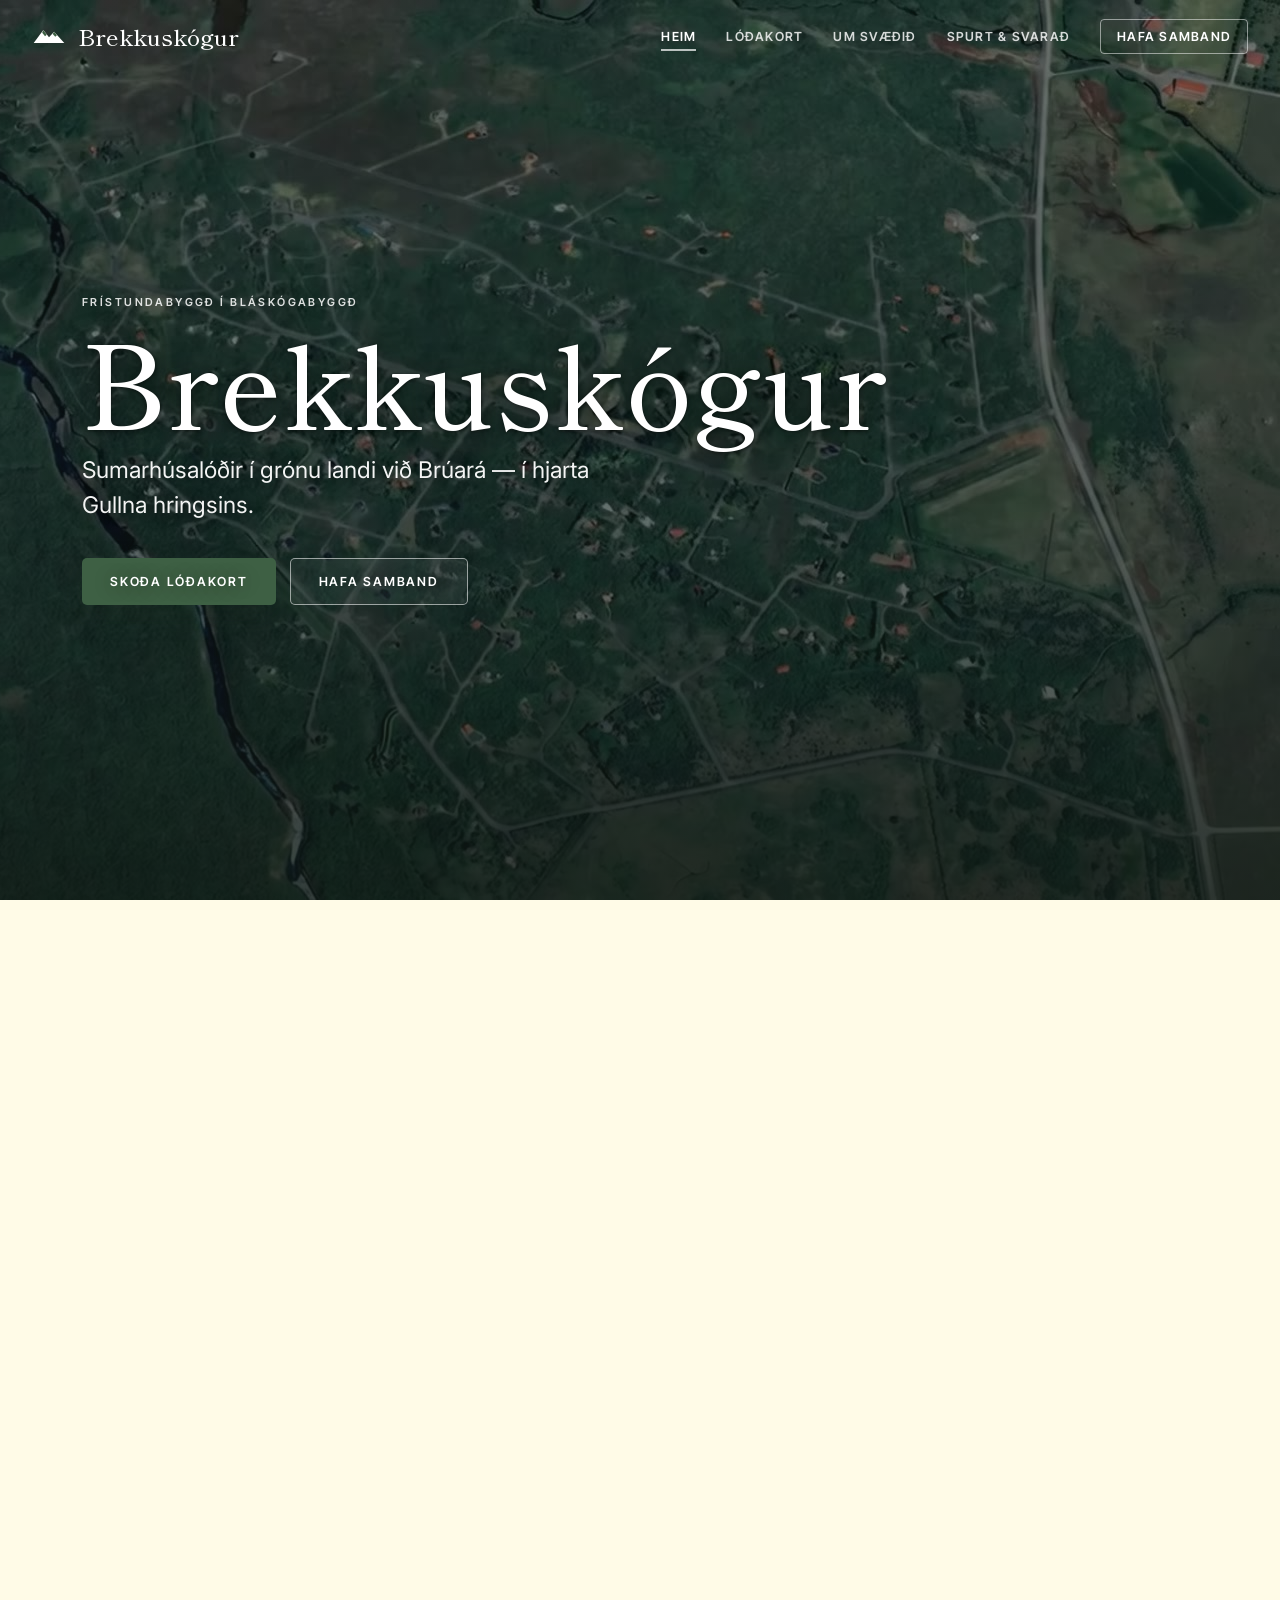
==== commit 6bb1bf24: "Reframe as lease-only: Til leigu, not for sale Per owner: lots are for lease, not for sale. Availabl" ====
--- a/index.html
+++ b/index.html
@@ -8,7 +8,7 @@
 <link rel="preconnect" href="https://fonts.googleapis.com">
 <link rel="preconnect" href="https://fonts.gstatic.com" crossorigin>
 <link href="https://fonts.googleapis.com/css2?family=Shippori+Mincho:wght@400;500;600;700&family=Inter:wght@400;500;600&family=Inter+Tight:wght@500;600;700&display=swap" rel="stylesheet">
-<link rel="stylesheet" href="styles.css?v=17">
+<link rel="stylesheet" href="styles.css?v=24">
 </head>
 <body class="scrollable site">
 
@@ -119,7 +119,7 @@
     </div>
 
     <div class="keyfeat reveal">
-      <article class="kf"><h3>Rúmgóðar lóðir</h3><p>Flestar ½ ha (~5.000 m²) · leigulóðir til 25 ára, opið fyrir sölu.</p></article>
+      <article class="kf"><h3>Rúmgóðar lóðir</h3><p>Flestar ½ ha (~5.000 m²) · leigulóðir til 25 ára.</p></article>
       <article class="kf"><h3>Lokað svæði</h3><p>Aksturshlið — aðgangur eigenda og leigutaka.</p></article>
       <article class="kf"><h3>Klæddir vegir</h3><p>Allir stofnvegir klæddir olíumöl.</p></article>
       <article class="kf"><h3>Fullar veitur</h3><p>Rafmagn, heitt og kalt vatn um allt hverfið.</p></article>
@@ -139,7 +139,7 @@
       <h2>Skoðaðu lausar lóðir á korti</h2>
       <p>Gagnvirkt þrívítt gervihnattakort sýnir allar lóðir á réttum, landmældum stað. Litir tákna stöðu hverrar lóðar. <a class="inline-link" href="kort.html">Opnaðu lóðakortið</a> til að sjá stærð, stöðu og fasteignanúmer.</p>
       <ul class="dot-list">
-        <li><span class="dot" style="background:var(--til_solu)"></span> Laus</li>
+        <li><span class="dot" style="background:var(--til_solu)"></span> Til leigu</li>
         <li><span class="dot" style="background:var(--seld)"></span> Ráðstafað</li>
         <li><span class="dot" style="background:var(--sidari)"></span> Síðari áfangi</li>
       </ul>
@@ -283,6 +283,6 @@
   <div class="mfoot">Brekkuskógur · Frístundabyggð<br>Bláskógabyggð</div>
 </nav>
 
-<script src="site.js?v=17"></script>
+<script src="site.js?v=24"></script>
 </body>
 </html>
--- a/styles.css
+++ b/styles.css
@@ -172,7 +172,8 @@
 .info-head .t{font-family:var(--eyebrow);font-size:12px;letter-spacing:.16em;text-transform:uppercase;font-weight:600}
 .info-close{width:30px;height:30px;display:flex;align-items:center;justify-content:center;font-size:20px;opacity:.9}
 .info-close:hover{opacity:.6}
-.info-body{padding:24px 24px 30px;overflow:auto}
+.info-body{padding:24px 24px 22px;overflow:auto;flex:1 1 auto;min-height:0}
+.info-foot{flex:none;padding:16px 24px 20px;border-top:1px solid var(--line);background:var(--cream)}
 .info-photo{
   width:100%;aspect-ratio:16/10;border-radius:6px;background:#d9d6c4 center/cover no-repeat;
   margin-bottom:20px;
@@ -186,7 +187,7 @@
 .spec .v{font-family:var(--serif);font-size:17px}
 .spec .v .status-dot{display:inline-block;width:10px;height:10px;border-radius:50%;margin-right:7px;vertical-align:baseline}
 .info-cta{
-  display:block;width:100%;margin-top:22px;padding:15px;text-align:center;
+  display:block;width:100%;margin-top:0;padding:15px;text-align:center;
   background:var(--green);color:#fff;border-radius:4px;
   font-family:var(--eyebrow);font-size:12px;letter-spacing:.16em;text-transform:uppercase;font-weight:600;
   transition:background .2s;
@@ -267,7 +268,7 @@
   .info-drawer{
     top:auto; right:0; left:0; bottom:0;
     width:100%; max-width:none; height:auto;
-    max-height:72vh; max-height:72dvh;
+    max-height:52vh; max-height:52dvh;
     transform:translateY(110%);
     border-radius:20px 20px 0 0;
     box-shadow:0 -16px 46px rgba(0,0,0,.4);
@@ -277,13 +278,14 @@
   .info-head::before{content:""; position:absolute; top:7px; left:50%; transform:translateX(-50%);
     width:42px; height:4px; border-radius:2px; background:rgba(255,255,255,.5)}
   .info-body{flex:1 1 auto; min-height:0; overflow-y:auto; -webkit-overflow-scrolling:touch;
-    padding:14px 20px calc(18px + env(safe-area-inset-bottom))}
-  .info-title{font-size:22px; margin:0 0 5px}
+    padding:14px 20px 14px}
+  .info-title{display:none}            /* head already shows the plot name — avoid duplicate */
   .info-desc{font-size:13px; line-height:1.5; margin:0 0 12px}
   .spec{padding:10px 0}
   .spec .k{font-size:10.5px}
   .spec .v{font-size:16px}
-  .info-cta{margin-top:16px; padding:14px}
+  .info-foot{padding:12px 20px calc(12px + env(safe-area-inset-bottom))}
+  .info-cta{padding:14px}
   .legend-toggle .lt-label{gap:18px}
 }
 
